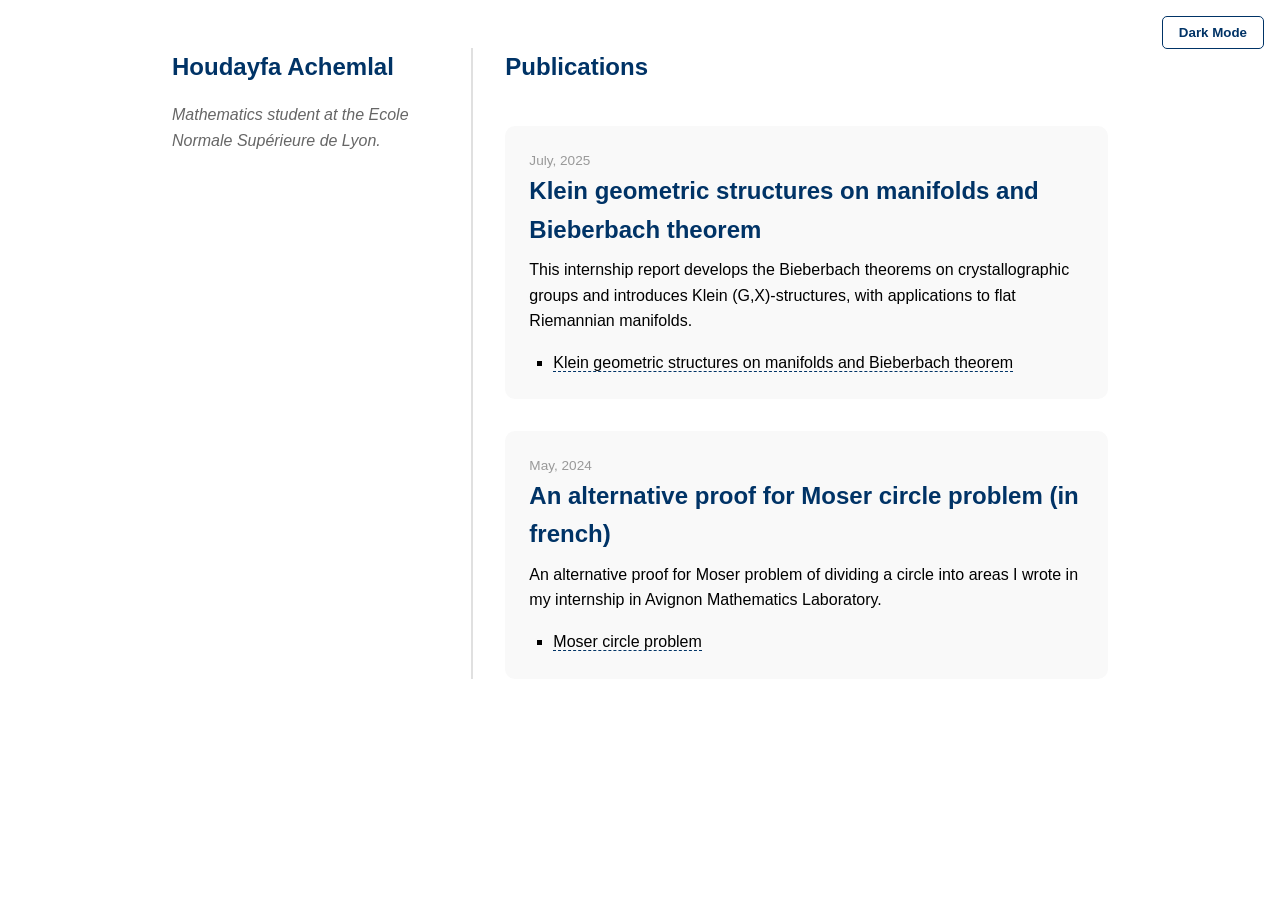
==== index.html @ a19f0e60 "Update index.html" ====
<!DOCTYPE html>
<html lang="en">
<head>
  <meta charset="UTF-8" />
  <meta name="viewport" content="width=device-width, initial-scale=1.0" />
  <meta name="google-site-verification" content="1bvwSYHU6fO0uhBRJkt1OjYMdWBdA5GXwomoheJ8kX4" />
  <title>Houdayfa Achemlal</title>
  <link rel="icon" type="image/jpg" href="https://upload.wikimedia.org/wikipedia/commons/a/ab/Wallpaper_group-p4m-5.jpg">
  <style>
    :root {
      --primary: #000000;
      --accent: #e0e0e0;
      --highlight: #003366;
      --background: #ffffff;
    }

    [data-theme='dark'] {
      --primary: #ffffff;
      --accent: #444;
      --highlight: #66aaff;
      --background: #121212;
    }

    * {
      box-sizing: border-box;
      margin: 0;
      padding: 0;
    }

    body {
      font-family: 'Helvetica Neue', Arial, sans-serif;
      background-color: var(--background);
      color: var(--primary);
      line-height: 1.6;
      transition: background-color 0.3s, color 0.3s;
    }

    .container {
      display: grid;
      grid-template-columns: 1fr 2fr;
      gap: 2rem;
      max-width: 1000px;
      margin: 0 auto;
      padding: 3rem 2rem;
    }

    @media (max-width: 768px) {
      .container {
        grid-template-columns: 1fr;
      }

      .profile {
        border-right: none;
        border-bottom: 2px solid var(--accent);
        padding-right: 0;
        padding-bottom: 2rem;
      }
    }

    .profile {
      display: flex;
      flex-direction: column;
      gap: 1rem;
      padding-right: 1rem;
      border-right: 2px solid var(--accent);
    }

    .profile h1 {
      font-size: 1.5rem;
      color: var(--highlight);
    }

    .profile p {
      color: #666;
      font-style: italic;
    }

    nav a {
      display: inline-block;
      margin: 0.25rem 0;
      text-decoration: none;
      color: var(--primary);
      padding-bottom: 2px;
      border-bottom: 1px solid transparent;
      transition: border-color 0.3s;
    }

    nav a:hover {
      border-color: var(--highlight);
    }

    .posts-grid {
      display: flex;
      flex-direction: column;
      gap: 2rem;
    }

    .post {
      background-color: #f9f9f9;
      border-radius: 10px;
      padding: 1.5rem;
      transition: box-shadow 0.3s ease, background-color 0.3s;
    }

    [data-theme='dark'] .post {
      background-color: #1e1e1e;
    }

    .post:hover {
      box-shadow: 0 4px 20px rgba(0, 0, 0, 0.1);
    }

    .post h2, .pub {
      margin-bottom: 0.5rem;
      color: var(--highlight);
    }

    .post small {
      display: block;
      color: #999;
      font-size: 0.85rem;
    }

    .post p {
      margin-top: 0.5rem;
      margin-bottom: 1rem;
    }

    .post ul {
      list-style-type: square;
      padding-left: 1.5rem;
    }

    .post a {
      color: var(--primary);
      text-decoration: none;
      border-bottom: 1px dashed var(--highlight);
    }

    .post a:hover {
      color: var(--highlight);
      border-bottom-style: solid;
    }

    #theme-toggle {
      position: fixed;
      top: 1rem;
      right: 1rem;
      padding: 0.5rem 1rem;
      background: none;
      border: 1px solid var(--highlight);
      border-radius: 5px;
      cursor: pointer;
      color: var(--highlight);
      font-weight: bold;
      transition: opacity 0.3s ease;
      z-index: 1000;
    }
  </style>
</head>
<body>
  <button id="theme-toggle">Toggle Mode</button>
  <div class="container">
    <div class="profile">
      <h1>Houdayfa Achemlal</h1>
      <p>Mathematics student at the Ecole Normale Supérieure de Lyon.</p>
    </div>

    <div class="posts-grid">
      <h2 class="pub">Publications</h2>

      <div class="post">
        <small>July, 2025</small>
        <h2>Klein geometric structures on manifolds and Bieberbach theorem</h2>
        <p>This internship report develops the Bieberbach theorems on crystallographic groups and introduces Klein (G,X)​-structures, with applications to flat Riemannian manifolds.</p>
        <ul>
          <li><a href="documents/Klein geometric structures.pdf" target="_blank">Klein geometric structures on manifolds and Bieberbach theorem</a></li>
        </ul>
      </div>

      <div class="post">
        <small>May, 2024 </small>
        <h2>An alternative proof for Moser circle problem (in french)</h2>
        <p>An alternative proof for Moser problem of dividing a circle into areas I wrote in my internship in Avignon Mathematics Laboratory.</p>
        <ul>
          <li><a href="documents/Probleme du cercle.pdf" target="_blank">Moser circle problem</a></li>
        </ul>
      </div>

    </div>
  </div>

<script>
  const toggle = document.getElementById('theme-toggle');

  function updateButtonLabel(theme) {
    toggle.style.opacity = 0;
    setTimeout(() => {
      toggle.textContent = theme === 'dark' ? 'Light Mode' : 'Dark Mode';
      toggle.style.opacity = 1;
    }, 150);
  }

  toggle.addEventListener('click', () => {
    const root = document.documentElement;
    const current = root.getAttribute('data-theme') || 'light';
    const next = current === 'dark' ? 'light' : 'dark';
    root.setAttribute('data-theme', next);
    localStorage.setItem('theme', next);
    updateButtonLabel(next);
  });

  window.addEventListener('DOMContentLoaded', () => {
    const saved = localStorage.getItem('theme') || 'light';
    document.documentElement.setAttribute('data-theme', saved);
    updateButtonLabel(saved);
  });
</script>

</body>
</html>
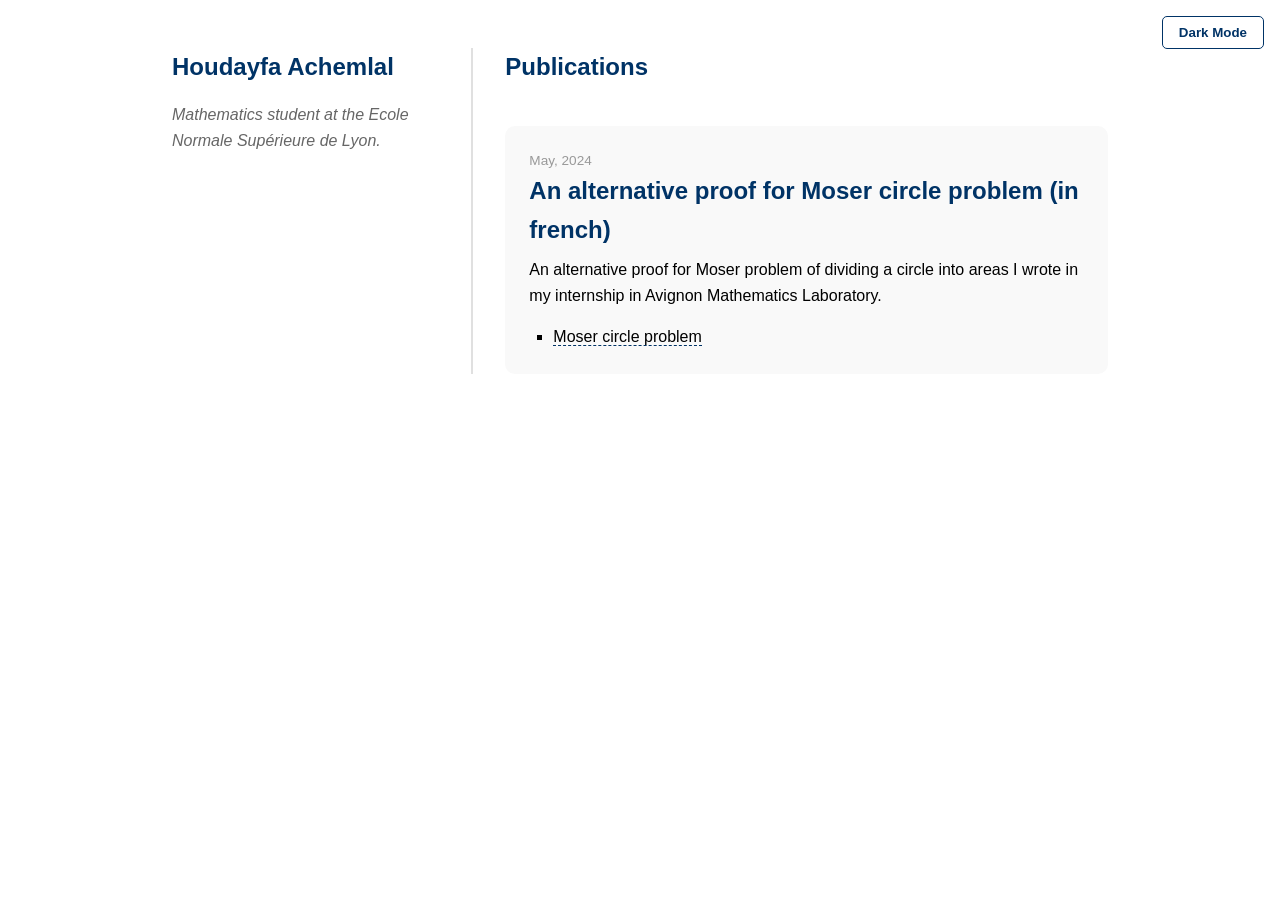
==== commit 37a31fa2: "Update index.html" ====
--- a/index.html
+++ b/index.html
@@ -169,14 +169,14 @@
     <div class="posts-grid">
       <h2 class="pub">Publications</h2>
 
-      <div class="post">
+<!--      <div class="post">
         <small>July, 2025</small>
         <h2>Klein geometric structures on manifolds and Bieberbach theorem</h2>
         <p>This internship report develops the Bieberbach theorems on crystallographic groups and introduces Klein (G,X)​-structures, with applications to flat Riemannian manifolds.</p>
         <ul>
-          <li><a href="documents/Klein geometric structures.pdf" target="_blank">Klein geometric structures on manifolds and Bieberbach theorem</a></li>
+          <li><a href="documents/Kleingeometricstructures.pdf" target="_blank">Klein geometric structures on manifolds and Bieberbach theorem</a></li>
         </ul>
-      </div>
+      </div> -->
 
       <div class="post">
         <small>May, 2024 </small>
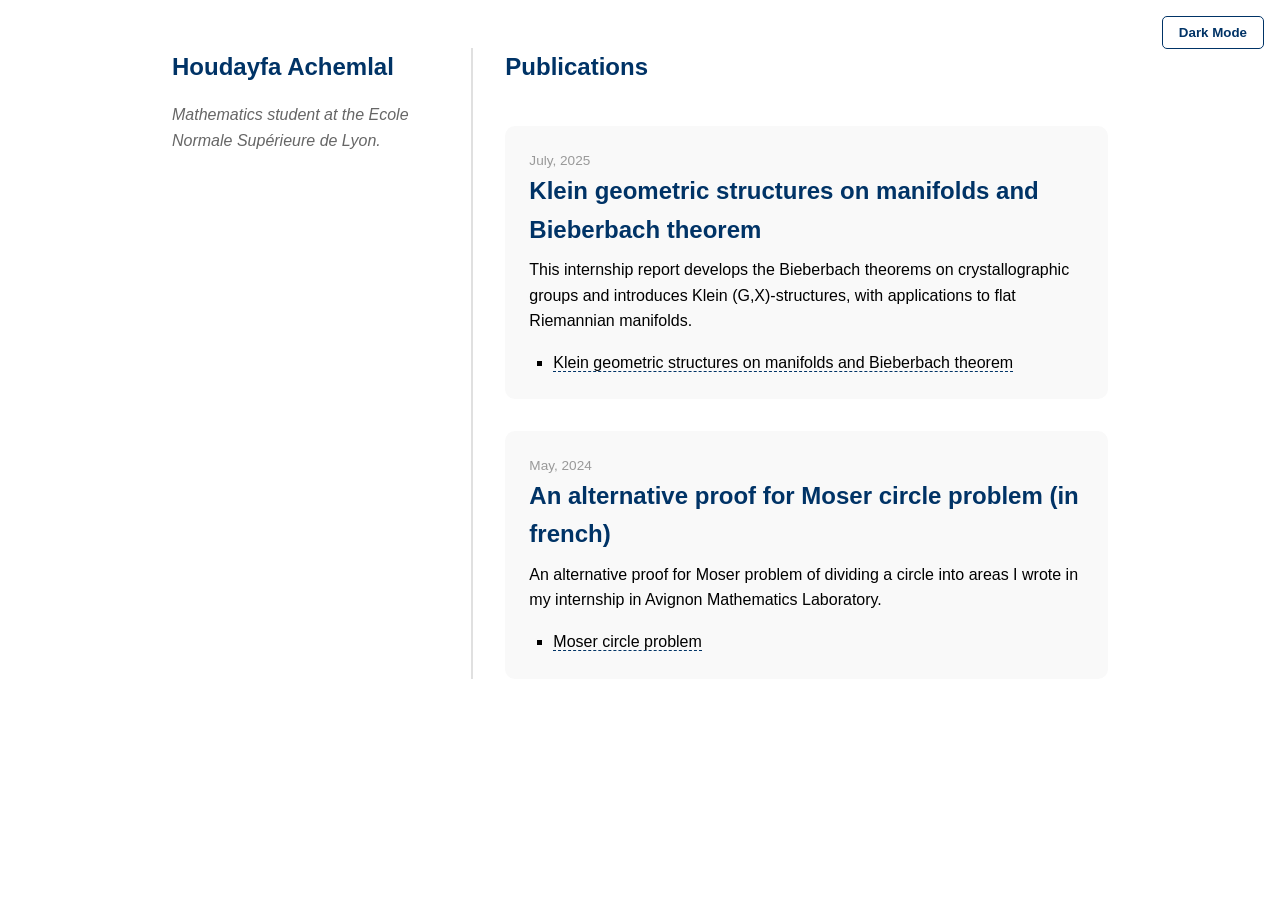
==== commit b006a12e: "Update index.html" ====
--- a/index.html
+++ b/index.html
@@ -168,15 +168,14 @@
 
     <div class="posts-grid">
       <h2 class="pub">Publications</h2>
-
-<!--      <div class="post">
+     <div class="post">
         <small>July, 2025</small>
         <h2>Klein geometric structures on manifolds and Bieberbach theorem</h2>
         <p>This internship report develops the Bieberbach theorems on crystallographic groups and introduces Klein (G,X)​-structures, with applications to flat Riemannian manifolds.</p>
         <ul>
           <li><a href="documents/Kleingeometricstructures.pdf" target="_blank">Klein geometric structures on manifolds and Bieberbach theorem</a></li>
         </ul>
-      </div> -->
+      </div> 
 
       <div class="post">
         <small>May, 2024 </small>
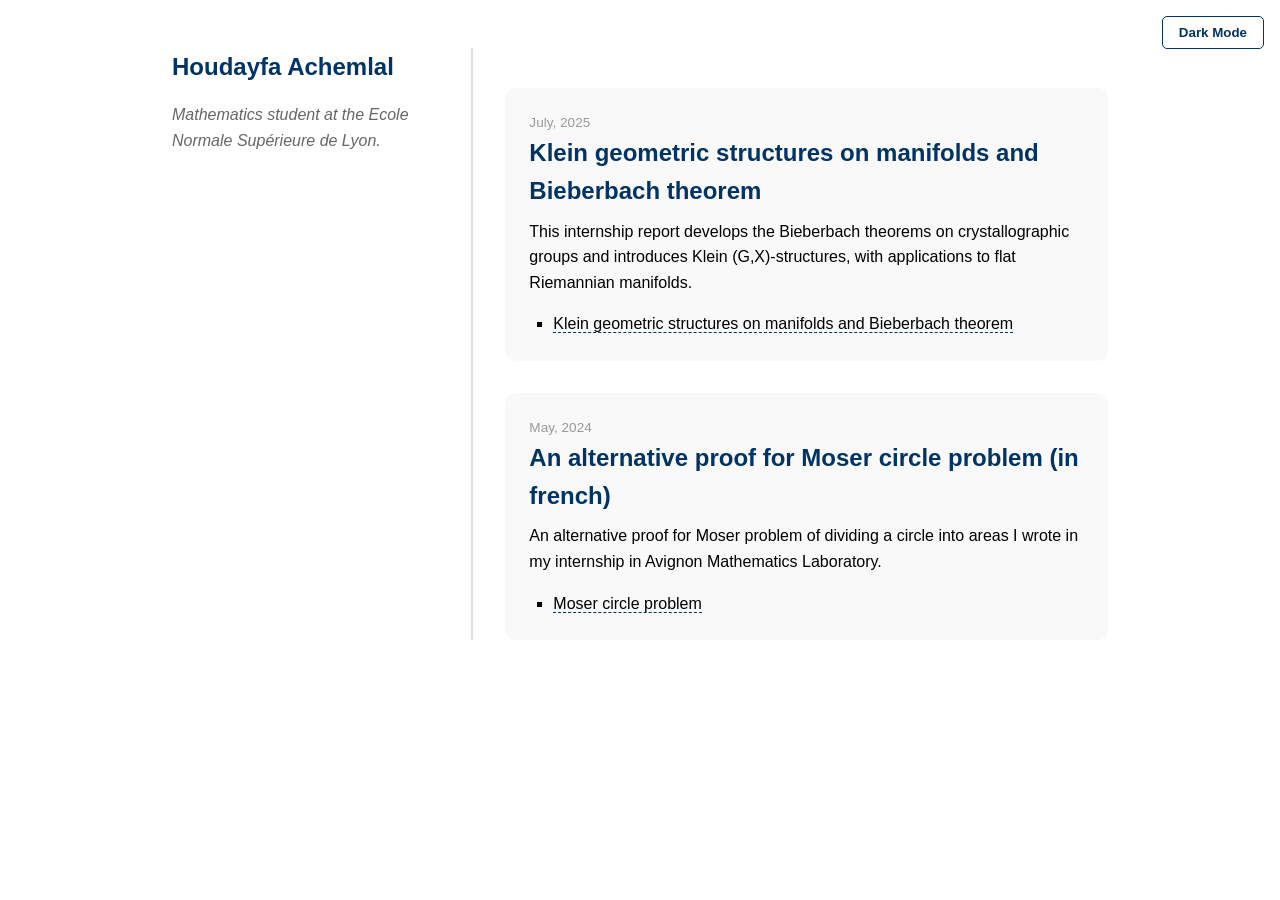
==== commit 4f9eee5d: "Remove Publications section title Removed the title for the Publications section in index.html." ====
--- a/index.html
+++ b/index.html
@@ -167,13 +167,13 @@
     </div>
 
     <div class="posts-grid">
-      <h2 class="pub">Publications</h2>
+      <h2 class="pub"></h2>
      <div class="post">
         <small>July, 2025</small>
         <h2>Klein geometric structures on manifolds and Bieberbach theorem</h2>
         <p>This internship report develops the Bieberbach theorems on crystallographic groups and introduces Klein (G,X)​-structures, with applications to flat Riemannian manifolds.</p>
         <ul>
-          <li><a href="documents/Kleingeometricstructures.pdf" target="_blank">Klein geometric structures on manifolds and Bieberbach theorem</a></li>
+          <li><a href="documents/geometricstructuresonmanifolds.pdf" target="_blank">Klein geometric structures on manifolds and Bieberbach theorem</a></li>
         </ul>
       </div> 
 
